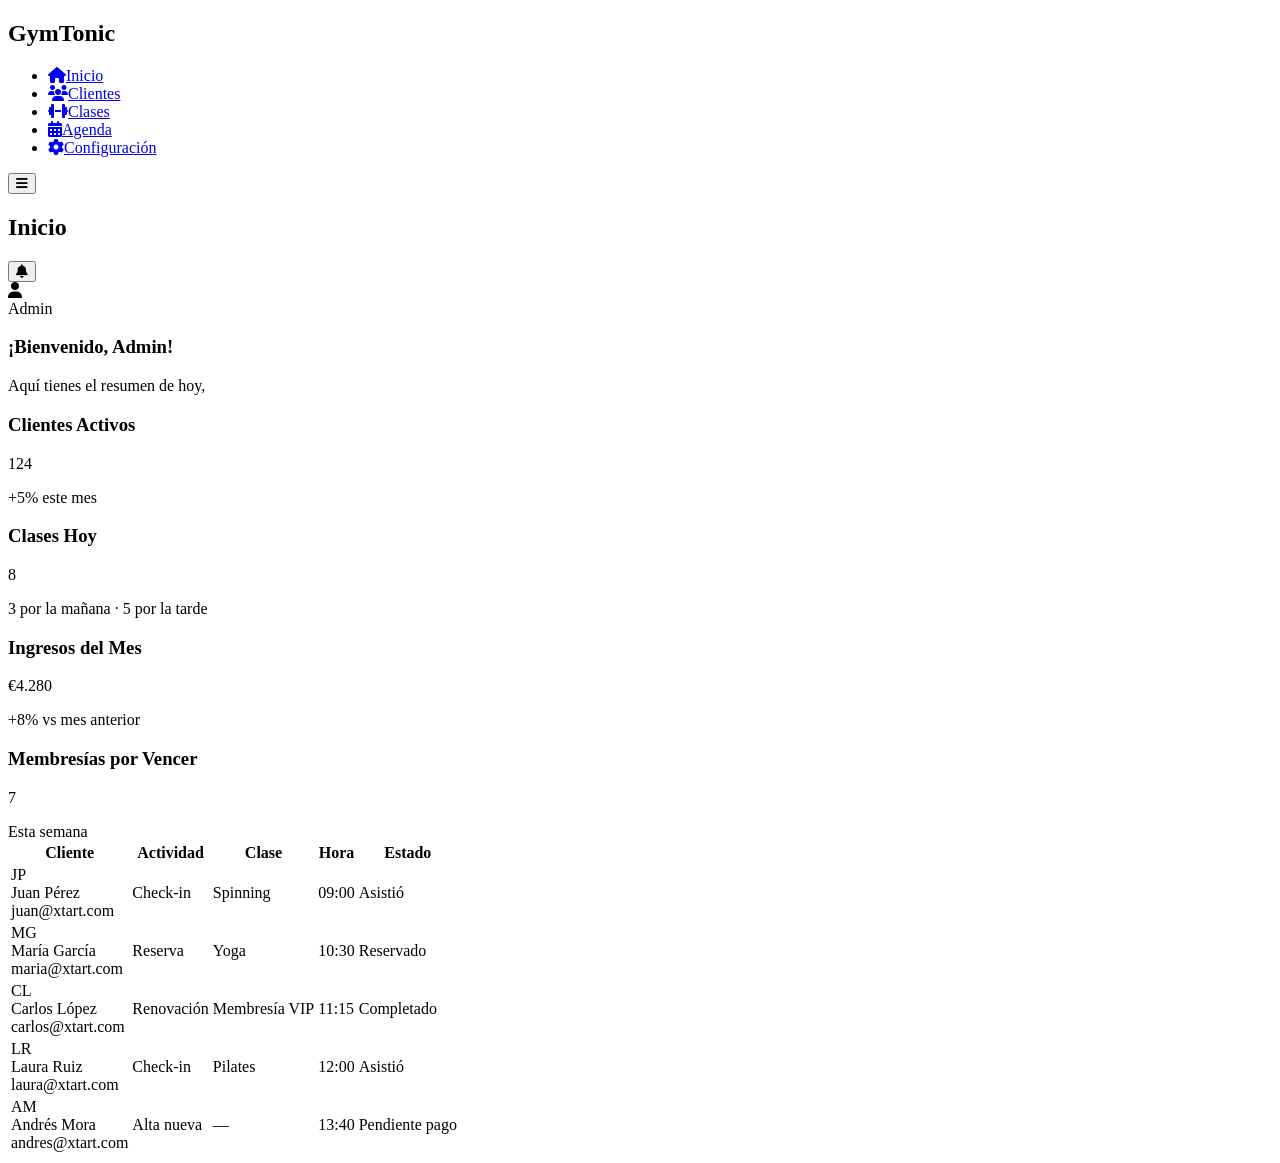
==== LenguajeDeMarcas/index.html @ 7174b730 "working on the index" ====
<!DOCTYPE html>
<html lang="es">

<head>
    <meta charset="UTF-8">
    <meta name="viewport" content="width=device-width, initial-scale=1.0">
    <title>GymTonic - Inicio</title>
    <link rel="stylesheet" href="https://cdnjs.cloudflare.com/ajax/libs/font-awesome/6.4.0/css/all.min.css">
    <link rel="stylesheet" href="css/style.css">
</head>
<body>

    <div class="overlay" id="overlay"></div>

    <div class="app">

        <!-- SIDEBAR -->
        <aside class="sidebar" id="sidebar">
            <div class="sidebar__header">
                <h1 class="sidebar__title">Gym<span class="sidebar__title--highlight">Tonic</span></h1>
            </div>
            <nav class="sidebar__nav">
                <ul class="sidebar__list">
                    <li class="sidebar__item">
                        <a href="index.html" class="sidebar__link sidebar__link--active">
                            <i class="fas fa-home sidebar__icon"></i><span>Inicio</span>
                        </a>
                    </li>
                    <li class="sidebar__item">
                        <a href="pages/clientes.html" class="sidebar__link">
                            <i class="fas fa-users sidebar__icon"></i><span>Clientes</span>
                        </a>
                    </li>
                    <li class="sidebar__item">
                        <a href="pages/clases.html" class="sidebar__link">
                            <i class="fas fa-dumbbell sidebar__icon"></i><span>Clases</span>
                        </a>
                    </li>
                    <li class="sidebar__item">
                        <a href="pages/agenda.html" class="sidebar__link">
                            <i class="fas fa-calendar-alt sidebar__icon"></i><span>Agenda</span>
                        </a>
                    </li>
                    <li class="sidebar__item">
                        <a href="pages/configuracion.html" class="sidebar__link">
                            <i class="fas fa-cog sidebar__icon"></i><span>Configuración</span>
                        </a>
                    </li>
                </ul>
            </nav>
        </aside>

        <!-- MAIN -->
        <main class="main" id="main">

            <!-- HEADER -->
            <header class="header" id="header">
                <div class="header__left">
                    <button class="header__menu-btn" id="menuToggle">
                        <i class="fas fa-bars"></i>
                    </button>
                    <h2 class="header__title">Inicio</h2>
                </div>
                <div class="header__right">
                    <button class="header__notification"><i class="fas fa-bell"></i></button>
                    <div class="header__user">
                        <div class="header__avatar"><i class="fas fa-user"></i></div>
                        <span class="header__username">Admin</span>
                    </div>
                </div>
            </header>

            <!-- CONTENT -->
            <div class="content">

                <!-- WELCOME -->
                <div class="welcome">
                    <div class="welcome__text">
                        <h3 class="welcome__title">¡Bienvenido, Admin!</h3>
                        <p class="welcome__sub">Aquí tienes el resumen de hoy, <span id="fecha"></span></p>
                    </div>
                </div>

                <!-- CARDS -->
                <div class="cards">
                    <div class="card">
                        <h3 class="card__title">Clientes Activos</h3>
                        <p class="card__value">124</p>
                        <div class="card__footer card__footer--success">+5% este mes</div>
                    </div>
                    <div class="card">
                        <h3 class="card__title">Clases Hoy</h3>
                        <p class="card__value">8</p>
                        <div class="card__footer">3 por la mañana · 5 por la tarde</div>
                    </div>
                    <div class="card">
                        <h3 class="card__title">Ingresos del Mes</h3>
                        <p class="card__value">€4.280</p>
                        <div class="card__footer card__footer--success">+8% vs mes anterior</div>
                    </div>
                    <div class="card">
                        <h3 class="card__title">Membresías por Vencer</h3>
                        <p class="card__value">7</p>
                        <div class="card__footer card__footer--warning">Esta semana</div>
                    </div>
                </div>

                <!-- ACTIVIDAD RECIENTE -->
                <div class="table-container">
                    <table class="table">
                        <thead class="table__header">
                            <tr>
                                <th class="table__th">Cliente</th>
                                <th class="table__th">Actividad</th>
                                <th class="table__th">Clase</th>
                                <th class="table__th">Hora</th>
                                <th class="table__th">Estado</th>
                            </tr>
                        </thead>
                        <tbody>
                            <tr>
                                <td class="table__td">
                                    <div class="table__user">
                                        <div class="table__avatar">JP</div>
                                        <div>
                                            <div class="table__name">Juan Pérez</div>
                                            <div class="table__email">juan@xtart.com</div>
                                        </div>
                                    </div>
                                </td>
                                <td class="table__td">Check-in</td>
                                <td class="table__td">Spinning</td>
                                <td class="table__td">09:00</td>
                                <td class="table__td"><span class="badge badge--success">Asistió</span></td>
                            </tr>
                            <tr>
                                <td class="table__td">
                                    <div class="table__user">
                                        <div class="table__avatar">MG</div>
                                        <div>
                                            <div class="table__name">María García</div>
                                            <div class="table__email">maria@xtart.com</div>
                                        </div>
                                    </div>
                                </td>
                                <td class="table__td">Reserva</td>
                                <td class="table__td">Yoga</td>
                                <td class="table__td">10:30</td>
                                <td class="table__td"><span class="badge badge--primary">Reservado</span></td>
                            </tr>
                            <tr>
                                <td class="table__td">
                                    <div class="table__user">
                                        <div class="table__avatar">CL</div>
                                        <div>
                                            <div class="table__name">Carlos López</div>
                                            <div class="table__email">carlos@xtart.com</div>
                                        </div>
                                    </div>
                                </td>
                                <td class="table__td">Renovación</td>
                                <td class="table__td">Membresía VIP</td>
                                <td class="table__td">11:15</td>
                                <td class="table__td"><span class="badge badge--success">Completado</span></td>
                            </tr>
                            <tr>
                                <td class="table__td">
                                    <div class="table__user">
                                        <div class="table__avatar">LR</div>
                                        <div>
                                            <div class="table__name">Laura Ruiz</div>
                                            <div class="table__email">laura@xtart.com</div>
                                        </div>
                                    </div>
                                </td>
                                <td class="table__td">Check-in</td>
                                <td class="table__td">Pilates</td>
                                <td class="table__td">12:00</td>
                                <td class="table__td"><span class="badge badge--success">Asistió</span></td>
                            </tr>
                            <tr>
                                <td class="table__td">
                                    <div class="table__user">
                                        <div class="table__avatar">AM</div>
                                        <div>
                                            <div class="table__name">Andrés Mora</div>
                                            <div class="table__email">andres@xtart.com</div>
                                        </div>
                                    </div>
                                </td>
                                <td class="table__td">Alta nueva</td>
                                <td class="table__td">—</td>
                                <td class="table__td">13:40</td>
                                <td class="table__td"><span class="badge badge--warning">Pendiente pago</span></td>
                            </tr>
                        </tbody>
                    </table>
                </div>

            </div>
        </main>
    </div>

    <script src="js/fecha.js"></script>
    <script src="js/menu.js"></script>
</body>

</html>
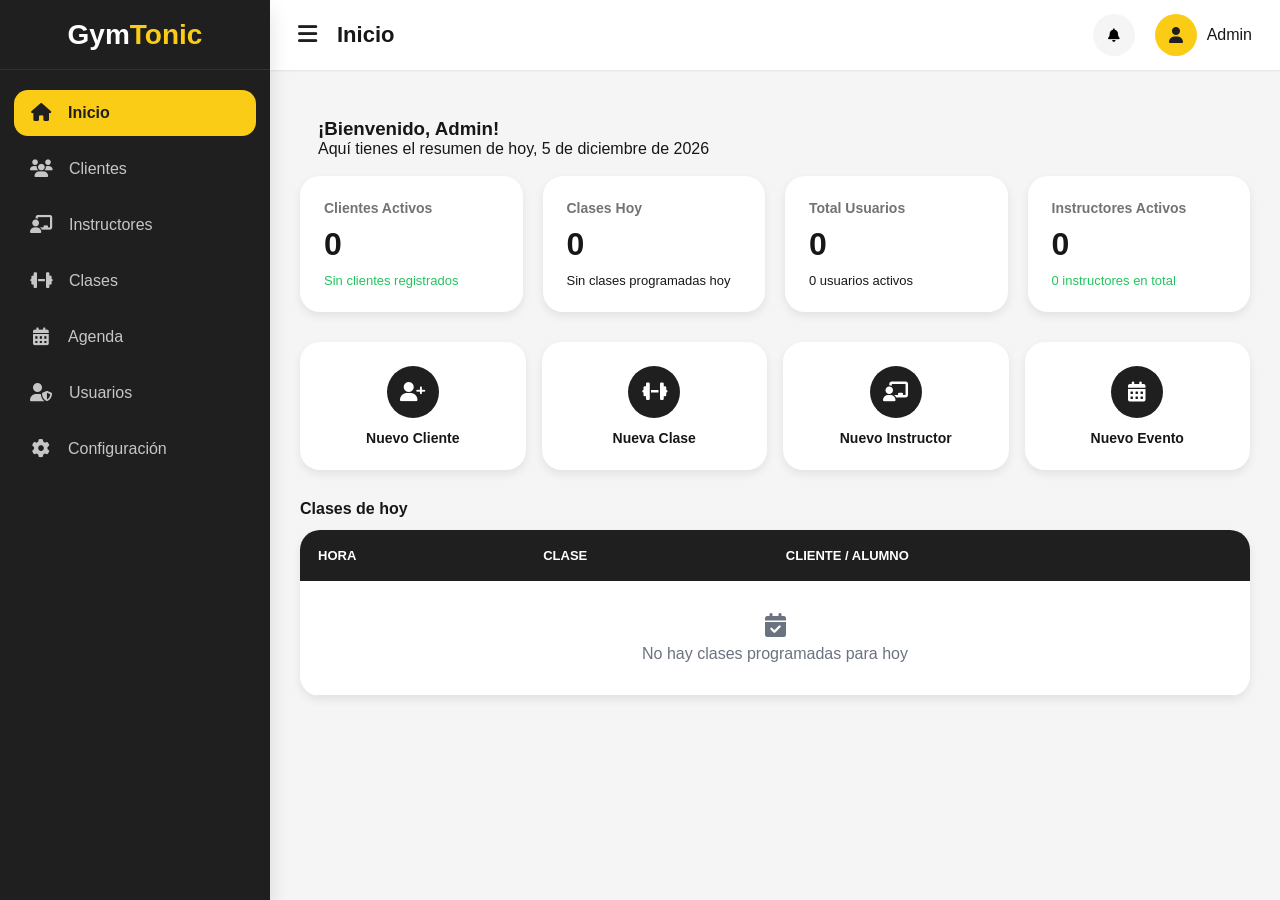
==== commit 753af218: "Updating the index and creating a logic for the dashboard" ====
--- a/LenguajeDeMarcas/index.html
+++ b/LenguajeDeMarcas/index.html
@@ -32,6 +32,12 @@
                         </a>
                     </li>
                     <li class="sidebar__item">
+                        <li class="sidebar__item">
+                        <a href="pages/instructores.html" class="sidebar__link">
+                            <i class="fas fa-chalkboard-teacher sidebar__icon"></i><span>Instructores</span>
+                        </a>
+                    </li>
+                    <li class="sidebar__item">
                         <a href="pages/clases.html" class="sidebar__link">
                             <i class="fas fa-dumbbell sidebar__icon"></i><span>Clases</span>
                         </a>
@@ -39,6 +45,11 @@
                     <li class="sidebar__item">
                         <a href="pages/agenda.html" class="sidebar__link">
                             <i class="fas fa-calendar-alt sidebar__icon"></i><span>Agenda</span>
+                        </a>
+                    </li>
+                    <li class="sidebar__item">
+                        <a href="pages/usuarios.html" class="sidebar__link sidebar__link">
+                            <i class="fas fa-user-shield sidebar__icon"></i><span>Usuarios</span>
                         </a>
                     </li>
                     <li class="sidebar__item">
@@ -85,115 +96,58 @@
                 <div class="cards">
                     <div class="card">
                         <h3 class="card__title">Clientes Activos</h3>
-                        <p class="card__value">124</p>
-                        <div class="card__footer card__footer--success">+5% este mes</div>
+                        <p class="card__value" id="cardClientesActivos">—</p>
+                        <div class="card__footer card__footer--success" id="cardClientesFooter"></div>
                     </div>
                     <div class="card">
                         <h3 class="card__title">Clases Hoy</h3>
-                        <p class="card__value">8</p>
-                        <div class="card__footer">3 por la mañana · 5 por la tarde</div>
+                        <p class="card__value" id="cardClasesHoy">—</p>
+                        <div class="card__footer" id="cardClasesFooter"></div>
                     </div>
                     <div class="card">
-                        <h3 class="card__title">Ingresos del Mes</h3>
-                        <p class="card__value">€4.280</p>
-                        <div class="card__footer card__footer--success">+8% vs mes anterior</div>
+                        <h3 class="card__title">Total Usuarios</h3>
+                        <p class="card__value" id="cardTotalUsuarios">—</p>
+                        <div class="card__footer" id="cardUsuariosFooter"></div>
                     </div>
                     <div class="card">
-                        <h3 class="card__title">Membresías por Vencer</h3>
-                        <p class="card__value">7</p>
-                        <div class="card__footer card__footer--warning">Esta semana</div>
+                        <h3 class="card__title">Instructores Activos</h3>
+                        <p class="card__value" id="cardInstructores">—</p>
+                        <div class="card__footer card__footer--success" id="cardInstructoresFooter"></div>
                     </div>
                 </div>
 
-                <!-- ACTIVIDAD RECIENTE -->
+                <!-- ACCESOS RÁPIDOS -->
+                <div class="quick-actions">
+                    <a href="pages/clientes.html?action=new" class="quick-action">
+                        <div class="quick-action__icon"><i class="fas fa-user-plus"></i></div>
+                        <span class="quick-action__label">Nuevo Cliente</span>
+                    </a>
+                    <a href="pages/clases.html?action=new" class="quick-action">
+                        <div class="quick-action__icon"><i class="fas fa-dumbbell"></i></div>
+                        <span class="quick-action__label">Nueva Clase</span>
+                    </a>
+                    <a href="pages/instructores.html?action=new" class="quick-action">
+                        <div class="quick-action__icon"><i class="fas fa-chalkboard-teacher"></i></div>
+                        <span class="quick-action__label">Nuevo Instructor</span>
+                    </a>
+                    <a href="pages/agenda.html?action=new" class="quick-action">
+                        <div class="quick-action__icon"><i class="fas fa-calendar-alt"></i></div>
+                        <span class="quick-action__label">Nuevo Evento</span>
+                    </a>
+                </div>
+
+                <h3 class="table-container__title">Clases de hoy</h3>
+                <!-- CLASES DE HOY -->
                 <div class="table-container">
                     <table class="table">
                         <thead class="table__header">
                             <tr>
-                                <th class="table__th">Cliente</th>
-                                <th class="table__th">Actividad</th>
+                                <th class="table__th">Hora</th>
                                 <th class="table__th">Clase</th>
-                                <th class="table__th">Hora</th>
-                                <th class="table__th">Estado</th>
+                                <th class="table__th">Cliente / Alumno</th>
                             </tr>
                         </thead>
-                        <tbody>
-                            <tr>
-                                <td class="table__td">
-                                    <div class="table__user">
-                                        <div class="table__avatar">JP</div>
-                                        <div>
-                                            <div class="table__name">Juan Pérez</div>
-                                            <div class="table__email">juan@xtart.com</div>
-                                        </div>
-                                    </div>
-                                </td>
-                                <td class="table__td">Check-in</td>
-                                <td class="table__td">Spinning</td>
-                                <td class="table__td">09:00</td>
-                                <td class="table__td"><span class="badge badge--success">Asistió</span></td>
-                            </tr>
-                            <tr>
-                                <td class="table__td">
-                                    <div class="table__user">
-                                        <div class="table__avatar">MG</div>
-                                        <div>
-                                            <div class="table__name">María García</div>
-                                            <div class="table__email">maria@xtart.com</div>
-                                        </div>
-                                    </div>
-                                </td>
-                                <td class="table__td">Reserva</td>
-                                <td class="table__td">Yoga</td>
-                                <td class="table__td">10:30</td>
-                                <td class="table__td"><span class="badge badge--primary">Reservado</span></td>
-                            </tr>
-                            <tr>
-                                <td class="table__td">
-                                    <div class="table__user">
-                                        <div class="table__avatar">CL</div>
-                                        <div>
-                                            <div class="table__name">Carlos López</div>
-                                            <div class="table__email">carlos@xtart.com</div>
-                                        </div>
-                                    </div>
-                                </td>
-                                <td class="table__td">Renovación</td>
-                                <td class="table__td">Membresía VIP</td>
-                                <td class="table__td">11:15</td>
-                                <td class="table__td"><span class="badge badge--success">Completado</span></td>
-                            </tr>
-                            <tr>
-                                <td class="table__td">
-                                    <div class="table__user">
-                                        <div class="table__avatar">LR</div>
-                                        <div>
-                                            <div class="table__name">Laura Ruiz</div>
-                                            <div class="table__email">laura@xtart.com</div>
-                                        </div>
-                                    </div>
-                                </td>
-                                <td class="table__td">Check-in</td>
-                                <td class="table__td">Pilates</td>
-                                <td class="table__td">12:00</td>
-                                <td class="table__td"><span class="badge badge--success">Asistió</span></td>
-                            </tr>
-                            <tr>
-                                <td class="table__td">
-                                    <div class="table__user">
-                                        <div class="table__avatar">AM</div>
-                                        <div>
-                                            <div class="table__name">Andrés Mora</div>
-                                            <div class="table__email">andres@xtart.com</div>
-                                        </div>
-                                    </div>
-                                </td>
-                                <td class="table__td">Alta nueva</td>
-                                <td class="table__td">—</td>
-                                <td class="table__td">13:40</td>
-                                <td class="table__td"><span class="badge badge--warning">Pendiente pago</span></td>
-                            </tr>
-                        </tbody>
+                        <tbody id="clasesHoyBody"></tbody>
                     </table>
                 </div>
 
@@ -203,6 +157,7 @@
 
     <script src="js/fecha.js"></script>
     <script src="js/menu.js"></script>
+    <script src="js/dashboard.js"></script>
 </body>
 
-</html>
+</html>
--- a/LenguajeDeMarcas/css/style.css
+++ b/LenguajeDeMarcas/css/style.css
@@ -0,0 +1,1055 @@
+:root {
+    --color-primary: rgb(31, 31, 31);
+    --color-primary-light: rgb(47, 47, 47);
+    --color-primary-dark: rgb(17, 17, 17);
+
+    --color-secondary: rgb(250, 204, 21);
+    --color-secondary-light: rgb(253, 224, 71);
+    --color-secondary-dark: rgb(234, 179, 8);
+
+    --color-success: rgb(34, 197, 94);
+    --color-warning: rgb(245, 158, 11);
+    --color-danger: rgb(239, 68, 68);
+
+    --color-white: rgb(255, 255, 255);
+
+    --color-gray-50: rgb(250, 250, 250);
+    --color-gray-100: rgb(245, 245, 245);
+    --color-gray-200: rgb(229, 229, 229);
+    --color-gray-300: rgb(212, 212, 212);
+    --color-gray-400: rgb(163, 163, 163);
+    --color-gray-500: rgb(115, 115, 115);
+    --color-gray-600: rgb(82, 82, 82);
+    --color-gray-700: rgb(64, 64, 64);
+    --color-gray-800: rgb(38, 38, 38);
+    --color-gray-900: rgb(23, 23, 23);
+
+    --bg-body: rgb(245, 245, 245);
+    --bg-sidebar: rgb(31, 31, 31);
+    --bg-card: rgb(255, 255, 255);
+    --bg-header: rgb(255, 255, 255);
+
+    --text-primary: rgb(23, 23, 23);
+    --text-secondary: rgb(82, 82, 82);
+    --text-light: rgb(115, 115, 115);
+    --text-white: rgb(255, 255, 255);
+    --sidebar-width: 270px;
+    --sidebar-collapse-width: 90px;
+    --header-height: 70px;
+    --radius-sm: 8px;
+    --radius-md: 14px;
+    --radius-lg: 20px;
+    --radius-xl: 28px;
+    --shadow-sm: 0 1px 2px rgba(0, 0, 0, .08);
+    --shadow-md: 0 4px 10px rgba(0, 0, 0, .08);
+    --shadow-lg: 0 10px 20px rgba(0, 0, 0, .12);
+    --shadow-xl: 0 20px 40px rgba(0, 0, 0, .18);
+    --transition: .3s ease;
+    --font-family: "Segoe UI", Tahoma, Geneva, Verdana, sans-serif;
+    --z-sidebar: 1000;
+    --z-overlay: 900;
+    --z-header: 800;
+    --z-modal: 2000;
+}
+
+* {
+    margin: 0;
+    padding: 0;
+    box-sizing: border-box;
+}
+
+body {
+    font-family: var(--font-family);
+    background: var(--bg-body);
+    color: var(--text-primary);
+    overflow-x: hidden;
+}
+
+.app {
+    display: flex;
+    min-height: 100vh;
+}
+
+.sidebar {
+    width: var(--sidebar-width);
+    background: var(--bg-sidebar);
+    color: var(--text-white);
+    position: fixed;
+    left: 0;
+    top: 0;
+    height: 100vh;
+    z-index: var(--z-sidebar);
+    transition: var(--transition);
+    overflow: hidden;
+    box-shadow: var(--shadow-lg);
+}
+
+.sidebar--collapsed {
+    width: var(--sidebar-collapse-width);
+}
+
+.sidebar__header {
+    height: var(--header-height);
+    display: flex;
+    align-items: center;
+    justify-content: center;
+    border-bottom: 1px solid rgba(255, 255, 255, .08);
+}
+
+.sidebar__title {
+    font-size: 28px;
+    font-weight: 800;
+    white-space: nowrap;
+}
+
+.sidebar__title--highlight {
+    color: var(--color-secondary);
+}
+
+.sidebar__nav {
+    padding: 20px 14px;
+}
+
+.sidebar__list {
+    list-style: none;
+}
+
+.sidebar__item {
+    margin-bottom: 10px;
+}
+
+.sidebar__link {
+    display: flex;
+    align-items: center;
+    gap: 16px;
+    padding: 14px 16px;
+    border-radius: var(--radius-md);
+    color: rgba(255, 255, 255, .75);
+    text-decoration: none;
+    transition: var(--transition);
+    white-space: nowrap;
+}
+
+.sidebar__link:hover {
+    background: rgba(250, 204, 21, .12);
+    color: var(--color-secondary);
+}
+
+.sidebar__link--active {
+    background: var(--color-secondary);
+    color: var(--color-primary);
+    font-weight: 700;
+}
+
+.sidebar__icon {
+    min-width: 22px;
+    text-align: center;
+    font-size: 18px;
+}
+
+.sidebar--collapsed .sidebar__link {
+    justify-content: center;
+}
+
+.sidebar--collapsed .sidebar__link span {
+    display: none;
+}
+
+.sidebar--collapsed .sidebar__title {
+    font-size: 0;
+}
+
+.sidebar--collapsed .sidebar__title--highlight {
+    font-size: 28px;
+}
+
+.overlay {
+    position: fixed;
+    inset: 0;
+    background: rgba(0, 0, 0, .5);
+    opacity: 0;
+    visibility: hidden;
+    transition: var(--transition);
+    z-index: var(--z-overlay);
+}
+
+.overlay--active {
+    opacity: 1;
+    visibility: visible;
+}
+
+.main {
+    flex: 1;
+    margin-left: var(--sidebar-width);
+    transition: var(--transition);
+}
+
+.welcome {
+    padding: 18px;
+}
+
+.main--expanded {
+    margin-left: var(--sidebar-collapse-width);
+}
+
+.header {
+    height: var(--header-height);
+    background: var(--bg-header);
+    box-shadow: var(--shadow-sm);
+    display: flex;
+    align-items: center;
+    justify-content: space-between;
+    padding: 0 28px;
+    position: fixed;
+    width: calc(100% - var(--sidebar-width));
+    transition: var(--transition);
+    z-index: var(--z-header);
+}
+
+.header--expanded {
+    width: calc(100% - var(--sidebar-collapse-width));
+}
+
+.header__left,
+.header__right {
+    display: flex;
+    align-items: center;
+    gap: 20px;
+}
+
+.header__menu-btn {
+    border: none;
+    background: transparent;
+    font-size: 22px;
+    cursor: pointer;
+    color: var(--color-primary);
+}
+
+.header__title {
+    font-size: 22px;
+    font-weight: 700;
+}
+
+.header__notification {
+    width: 42px;
+    height: 42px;
+    border-radius: 50%;
+    border: none;
+    background: var(--color-gray-100);
+    cursor: pointer;
+    transition: var(--transition);
+}
+
+.header__notification:hover {
+    background: var(--color-secondary);
+}
+
+.header__user {
+    display: flex;
+    align-items: center;
+    gap: 10px;
+}
+
+.header__avatar {
+    width: 42px;
+    height: 42px;
+    border-radius: 50%;
+    background: var(--color-secondary);
+    display: flex;
+    align-items: center;
+    justify-content: center;
+    color: var(--color-primary);
+    font-weight: 700;
+}
+
+.content {
+    padding: calc(var(--header-height) + 30px) 30px 30px;
+}
+
+.actions {
+    display: flex;
+    justify-content: space-between;
+    align-items: center;
+    gap: 20px;
+    margin-bottom: 30px;
+}
+
+.search {
+    position: relative;
+    width: 320px;
+}
+
+.search__icon {
+    position: absolute;
+    left: 14px;
+    top: 50%;
+    transform: translateY(-50%);
+    color: var(--text-light);
+}
+
+.search__input {
+    width: 100%;
+    padding: 14px 14px 14px 42px;
+    border: 1px solid var(--color-gray-300);
+    border-radius: var(--radius-md);
+    outline: none;
+}
+
+.search__input:focus {
+    border-color: var(--color-secondary);
+}
+
+.btn {
+    border: none;
+    cursor: pointer;
+    padding: 14px 20px;
+    border-radius: var(--radius-md);
+    font-weight: 700;
+    transition: var(--transition);
+}
+
+.btn--primary {
+    background: var(--color-secondary);
+    color: var(--color-primary);
+}
+
+.btn--primary:hover {
+    background: var(--color-secondary-dark);
+}
+
+.btn--secondary {
+    background: var(--color-gray-100);
+}
+
+.btn__icon {
+    margin-right: 8px;
+}
+
+.cards {
+    display: grid;
+    grid-template-columns: repeat(auto-fit, minmax(220px, 1fr));
+    gap: 20px;
+    margin-bottom: 30px;
+}
+
+.card {
+    background: var(--bg-card);
+    border-radius: var(--radius-lg);
+    padding: 24px;
+    box-shadow: var(--shadow-md);
+    transition: var(--transition);
+}
+
+.card:hover {
+    transform: translateY(-5px);
+    box-shadow: var(--shadow-lg);
+}
+
+.card__title {
+    color: var(--text-light);
+    font-size: 14px;
+    margin-bottom: 10px;
+}
+
+.card__value {
+    font-size: 32px;
+    font-weight: 800;
+    margin-bottom: 10px;
+}
+
+.card__footer {
+    font-size: 13px;
+}
+
+.card__footer--success {
+    color: var(--color-success);
+}
+
+.card__footer--warning {
+    color: var(--color-warning);
+}
+
+.quick-actions {
+    display: grid;
+    grid-template-columns: repeat(auto-fit, minmax(160px, 1fr));
+    gap: 16px;
+    margin-bottom: 30px;
+}
+
+.quick-action {
+    display: flex;
+    flex-direction: column;
+    align-items: center;
+    gap: 12px;
+    background: var(--bg-card);
+    border-radius: var(--radius-lg);
+    padding: 24px 16px;
+    box-shadow: var(--shadow-md);
+    text-decoration: none;
+    color: var(--text-primary);
+    transition: var(--transition);
+    cursor: pointer;
+}
+
+.quick-action:hover {
+    transform: translateY(-4px);
+    box-shadow: var(--shadow-lg);
+    color: var(--color-secondary);
+}
+
+.quick-action__icon {
+    width: 52px;
+    height: 52px;
+    border-radius: 50%;
+    background: var(--color-primary);
+    display: flex;
+    align-items: center;
+    justify-content: center;
+    font-size: 1.25rem;
+    color: #fff;
+    transition: var(--transition);
+}
+
+.quick-action:hover .quick-action__icon {
+    background: var(--color-secondary);
+}
+
+.quick-action__label {
+    font-size: 14px;
+    font-weight: 600;
+    text-align: center;
+}
+
+.table-container__header {
+    padding: 18px 24px 0;
+}
+
+.table-container__title {
+    font-size: 16px;
+    font-weight: 700;
+    margin-bottom: 12px;
+}
+
+.table-container {
+    background: white;
+    border-radius: var(--radius-lg);
+    overflow-x: auto;
+    box-shadow: var(--shadow-md);
+}
+
+.table {
+    width: 100%;
+    border-collapse: collapse;
+    min-width: 850px;
+}
+
+.table__header {
+    background: var(--color-primary);
+}
+
+.table__th {
+    padding: 18px;
+    color: white;
+    text-align: left;
+    font-size: 13px;
+    text-transform: uppercase;
+}
+
+.table__td {
+    padding: 18px;
+    border-bottom: 1px solid var(--color-gray-200);
+}
+
+.table__user {
+    display: flex;
+    align-items: center;
+    gap: 14px;
+}
+
+.table__avatar {
+    width: 45px;
+    height: 45px;
+    border-radius: 50%;
+    background: var(--color-secondary);
+    display: flex;
+    align-items: center;
+    justify-content: center;
+    color: var(--color-primary);
+    font-weight: 700;
+}
+
+.table__name {
+    font-weight: 700;
+}
+
+.table__email {
+    font-size: 13px;
+    color: var(--text-light);
+}
+
+.badge {
+    display: inline-block;
+    padding: 8px 12px;
+    border-radius: 999px;
+    font-size: 12px;
+    font-weight: 700;
+}
+
+.badge--primary {
+    background: rgba(250, 204, 21, .15);
+    color: #ca8a04;
+}
+
+.badge--success {
+    background: rgba(34, 197, 94, .15);
+    color: #16a34a;
+}
+
+.badge--warning {
+    background: rgba(245, 158, 11, .15);
+    color: #d97706;
+}
+
+.badge--danger {
+    background: rgba(239, 68, 68, .15);
+    color: #dc2626;
+}
+
+.table__actions {
+    display: flex;
+    gap: 12px;
+}
+
+.table__btn {
+    border: none;
+    background: transparent;
+    cursor: pointer;
+    font-weight: 700;
+}
+
+.table__btn--edit {
+    color: #ca8a04;
+}
+
+.table__btn--delete {
+    color: #dc2626;
+}
+
+.modal {
+    position: fixed;
+    inset: 0;
+    background: rgba(0, 0, 0, .5);
+    display: flex;
+    align-items: center;
+    justify-content: center;
+    opacity: 0;
+    visibility: hidden;
+    transition: var(--transition);
+    z-index: var(--z-modal);
+}
+
+.modal--active {
+    opacity: 1;
+    visibility: visible;
+}
+
+.modal__content {
+    background: white;
+    width: 100%;
+    max-width: 550px;
+    border-radius: var(--radius-xl);
+    overflow: hidden;
+    box-shadow: var(--shadow-xl);
+}
+
+.modal__header {
+    display: flex;
+    justify-content: space-between;
+    align-items: center;
+    padding: 20px 24px;
+    border-bottom: 1px solid var(--color-gray-200);
+}
+
+.modal__title {
+    font-size: 22px;
+    font-weight: 700;
+}
+
+.modal__close {
+    border: none;
+    background: transparent;
+    font-size: 22px;
+    cursor: pointer;
+}
+
+.modal__body {
+    padding: 24px;
+}
+
+.form__group {
+    margin-bottom: 20px;
+}
+
+.form__label {
+    display: block;
+    margin-bottom: 8px;
+    font-weight: 600;
+}
+
+.form__control {
+    width: 100%;
+    padding: 14px;
+    border: 1px solid var(--color-gray-300);
+    border-radius: var(--radius-md);
+    outline: none;
+}
+
+.form__control:focus {
+    border-color: var(--color-secondary);
+}
+
+.form__help {
+    display: block;
+    margin-top: 6px;
+    font-size: 0.8rem;
+    color: var(--color-gray-500, #6b7280);
+}
+
+.modal__footer {
+    display: flex;
+    justify-content: flex-end;
+    gap: 14px;
+    padding: 20px 24px;
+    border-top: 1px solid var(--color-gray-200);
+}
+
+.agenda-grid {
+    display: grid;
+    grid-template-columns: repeat(7, 1fr);
+    gap: 14px;
+    margin-bottom: 30px;
+}
+
+.agenda-day {
+    background: var(--bg-card);
+    border-radius: var(--radius-lg);
+    box-shadow: var(--shadow-md);
+    overflow: hidden;
+}
+
+.agenda-day__header {
+    background: var(--color-primary);
+    color: var(--color-white);
+    padding: 12px 14px;
+    text-align: center;
+}
+
+.agenda-day__name {
+    font-size: 12px;
+    text-transform: uppercase;
+    font-weight: 700;
+    opacity: .7;
+}
+
+.agenda-day__num {
+    font-size: 22px;
+    font-weight: 800;
+    line-height: 1.2;
+}
+
+.agenda-day--today .agenda-day__header {
+    background: var(--color-secondary);
+    color: var(--color-primary);
+}
+
+.agenda-day__body {
+    padding: 10px;
+    display: flex;
+    flex-direction: column;
+    gap: 8px;
+    min-height: 120px;
+}
+
+.agenda-event {
+    background: rgba(250, 204, 21, .12);
+    border-left: 3px solid var(--color-secondary);
+    border-radius: var(--radius-sm);
+    padding: 6px 8px;
+    font-size: 12px;
+}
+
+.agenda-event--blue {
+    background: rgba(59, 130, 246, .10);
+    border-left-color: #3b82f6;
+}
+
+.agenda-event--green {
+    background: rgba(34, 197, 94, .10);
+    border-left-color: var(--color-success);
+}
+
+.agenda-event--red {
+    background: rgba(239, 68, 68, .10);
+    border-left-color: var(--color-danger);
+}
+
+.agenda-event__time {
+    font-weight: 700;
+    color: var(--text-secondary);
+}
+
+.agenda-event__name {
+    font-weight: 600;
+    color: var(--text-primary);
+}
+
+.config-section {
+    background: var(--bg-card);
+    border-radius: var(--radius-lg);
+    box-shadow: var(--shadow-md);
+    margin-bottom: 24px;
+    overflow: hidden;
+}
+
+.config-section__header {
+    padding: 20px 24px;
+    border-bottom: 1px solid var(--color-gray-200);
+    display: flex;
+    align-items: center;
+    gap: 12px;
+}
+
+.config-section__icon {
+    width: 38px;
+    height: 38px;
+    background: rgba(250, 204, 21, .15);
+    border-radius: var(--radius-sm);
+    display: flex;
+    align-items: center;
+    justify-content: center;
+    color: var(--color-secondary-dark);
+    font-size: 16px;
+}
+
+.config-section__title {
+    font-size: 16px;
+    font-weight: 700;
+}
+
+.config-section__body {
+    padding: 24px;
+}
+
+.config-row {
+    display: flex;
+    justify-content: space-between;
+    align-items: center;
+    padding: 14px 0;
+    border-bottom: 1px solid var(--color-gray-100);
+    gap: 20px;
+}
+
+.config-row:last-child {
+    border-bottom: none;
+    padding-bottom: 0;
+}
+
+.config-row:first-child {
+    padding-top: 0;
+}
+
+.config-row__label {
+    font-weight: 600;
+    font-size: 14px;
+}
+
+.config-row__desc {
+    font-size: 13px;
+    color: var(--text-light);
+    margin-top: 2px;
+}
+
+.toggle {
+    position: relative;
+    width: 46px;
+    height: 26px;
+    flex-shrink: 0;
+}
+
+.toggle input {
+    opacity: 0;
+    width: 0;
+    height: 0;
+}
+
+.toggle__slider {
+    position: absolute;
+    inset: 0;
+    background: var(--color-gray-300);
+    border-radius: 999px;
+    cursor: pointer;
+    transition: var(--transition);
+}
+
+.toggle__slider::before {
+    content: '';
+    position: absolute;
+    width: 20px;
+    height: 20px;
+    background: white;
+    border-radius: 50%;
+    top: 3px;
+    left: 3px;
+    transition: var(--transition);
+    box-shadow: var(--shadow-sm);
+}
+
+.toggle input:checked+.toggle__slider {
+    background: var(--color-secondary);
+}
+
+.toggle input:checked+.toggle__slider::before {
+    transform: translateX(20px);
+}
+
+.config-two-col {
+    display: grid;
+    grid-template-columns: 1fr 1fr;
+    gap: 20px;
+}
+
+.chart-container {
+    background: var(--bg-card);
+    border-radius: var(--radius-lg);
+    box-shadow: var(--shadow-md);
+    padding: 24px;
+    margin-bottom: 30px;
+}
+
+.chart-container__title {
+    font-size: 16px;
+    font-weight: 700;
+    margin-bottom: 20px;
+    color: var(--text-primary);
+}
+
+.bar-chart {
+    display: flex;
+    align-items: flex-end;
+    gap: 12px;
+    height: 160px;
+}
+
+.bar-chart__group {
+    flex: 1;
+    display: flex;
+    flex-direction: column;
+    align-items: center;
+    gap: 6px;
+    height: 100%;
+    justify-content: flex-end;
+}
+
+.bar-chart__bar {
+    width: 100%;
+    background: var(--color-secondary);
+    border-radius: 6px 6px 0 0;
+    transition: var(--transition);
+}
+
+.bar-chart__bar:hover {
+    background: var(--color-secondary-dark);
+}
+
+.bar-chart__label {
+    font-size: 11px;
+    color: var(--text-light);
+    font-weight: 600;
+}
+
+.bar-chart__value {
+    font-size: 11px;
+    font-weight: 700;
+    color: var(--text-secondary);
+}
+
+.charts-row {
+    display: grid;
+    grid-template-columns: 1fr 1fr;
+    gap: 20px;
+    margin-bottom: 30px;
+}
+
+@media (max-width: 1024px) {
+    .cards {
+        grid-template-columns: repeat(2, 1fr);
+    }
+
+    .search {
+        width: 100%;
+        max-width: 300px;
+    }
+
+    .agenda-grid {
+        grid-template-columns: repeat(4, 1fr);
+    }
+}
+
+@media (max-width: 768px) {
+    .sidebar {
+        left: -100%;
+        width: 280px;
+    }
+
+    .sidebar--mobile-active {
+        left: 0;
+    }
+
+    .main {
+        margin-left: 0;
+    }
+
+    .header {
+        width: 100%;
+        padding: 0 18px;
+    }
+
+    .header__username {
+        display: none;
+    }
+
+    .content {
+        padding: calc(var(--header-height) + 20px) 16px 20px;
+    }
+
+    .actions {
+        flex-direction: column;
+        align-items: stretch;
+    }
+
+    .search {
+        width: 100%;
+        max-width: 100%;
+    }
+
+    .btn {
+        width: 100%;
+    }
+
+    .cards {
+        grid-template-columns: 1fr;
+    }
+
+    .table-container {
+        background: transparent;
+        box-shadow: none;
+        overflow: visible;
+    }
+
+    .table,
+    .table tbody,
+    .table tr,
+    .table td {
+        display: block;
+        width: 100%;
+    }
+
+    .table {
+        min-width: 100%;
+    }
+
+    .table__header {
+        display: none;
+    }
+
+    .table tr {
+        background: white;
+        margin-bottom: 18px;
+        border-radius: 20px;
+        overflow: hidden;
+        padding: 10px;
+        box-shadow: var(--shadow-md);
+    }
+
+    .table__td {
+        border: none;
+        display: flex;
+        justify-content: space-between;
+        align-items: center;
+        padding: 12px 10px;
+        gap: 12px;
+        text-align: right;
+    }
+
+    .table__td::before {
+        font-weight: 700;
+        color: var(--color-primary);
+    }
+
+    .table__td:nth-child(1)::before {
+        content: "Cliente";
+    }
+
+    .table__td:nth-child(2)::before {
+        content: "Teléfono";
+    }
+
+    .table__td:nth-child(3)::before {
+        content: "Membresía";
+    }
+
+    .table__td:nth-child(4)::before {
+        content: "Vencimiento";
+    }
+
+    .table__td:nth-child(5)::before {
+        content: "Estado";
+    }
+
+    .table__td:nth-child(6)::before {
+        content: "Acciones";
+    }
+
+    .table__user {
+        justify-content: flex-end;
+    }
+
+    .table__actions {
+        justify-content: flex-end;
+    }
+
+    .modal {
+        padding: 14px;
+    }
+
+    .modal__content {
+        width: 100%;
+        max-height: 90vh;
+        overflow-y: auto;
+    }
+
+    .modal__footer {
+        flex-direction: column;
+    }
+
+    .modal__footer .btn {
+        width: 100%;
+    }
+
+    .agenda-grid {
+        grid-template-columns: repeat(2, 1fr);
+    }
+
+    .config-two-col {
+        grid-template-columns: 1fr;
+    }
+
+    .config-row {
+        flex-direction: column;
+        align-items: flex-start;
+    }
+
+    .charts-row {
+        grid-template-columns: 1fr;
+    }
+}
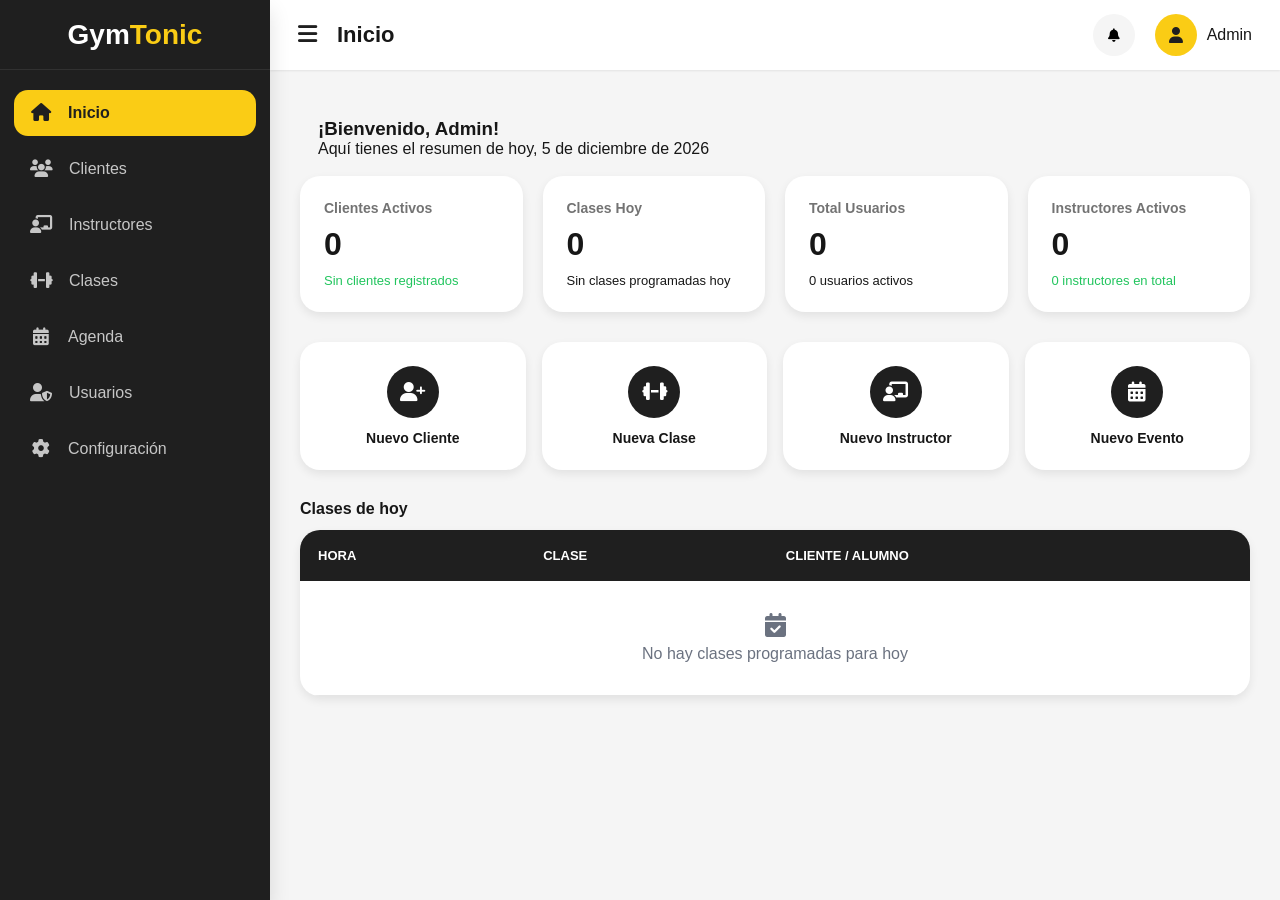
==== commit 4f264c07: "Puliendo codigo y añadiendo conexion entre usuario con clientes e instructores" ====
--- a/LenguajeDeMarcas/index.html
+++ b/LenguajeDeMarcas/index.html
@@ -14,7 +14,6 @@
 
     <div class="app">
 
-        <!-- SIDEBAR -->
         <aside class="sidebar" id="sidebar">
             <div class="sidebar__header">
                 <h1 class="sidebar__title">Gym<span class="sidebar__title--highlight">Tonic</span></h1>
@@ -61,10 +60,8 @@
             </nav>
         </aside>
 
-        <!-- MAIN -->
         <main class="main" id="main">
 
-            <!-- HEADER -->
             <header class="header" id="header">
                 <div class="header__left">
                     <button class="header__menu-btn" id="menuToggle">
@@ -81,10 +78,8 @@
                 </div>
             </header>
 
-            <!-- CONTENT -->
             <div class="content">
 
-                <!-- WELCOME -->
                 <div class="welcome">
                     <div class="welcome__text">
                         <h3 class="welcome__title">¡Bienvenido, Admin!</h3>
@@ -92,7 +87,6 @@
                     </div>
                 </div>
 
-                <!-- CARDS -->
                 <div class="cards">
                     <div class="card">
                         <h3 class="card__title">Clientes Activos</h3>
@@ -116,7 +110,6 @@
                     </div>
                 </div>
 
-                <!-- ACCESOS RÁPIDOS -->
                 <div class="quick-actions">
                     <a href="pages/clientes.html?action=new" class="quick-action">
                         <div class="quick-action__icon"><i class="fas fa-user-plus"></i></div>
@@ -137,7 +130,7 @@
                 </div>
 
                 <h3 class="table-container__title">Clases de hoy</h3>
-                <!-- CLASES DE HOY -->
+
                 <div class="table-container">
                     <table class="table">
                         <thead class="table__header">
